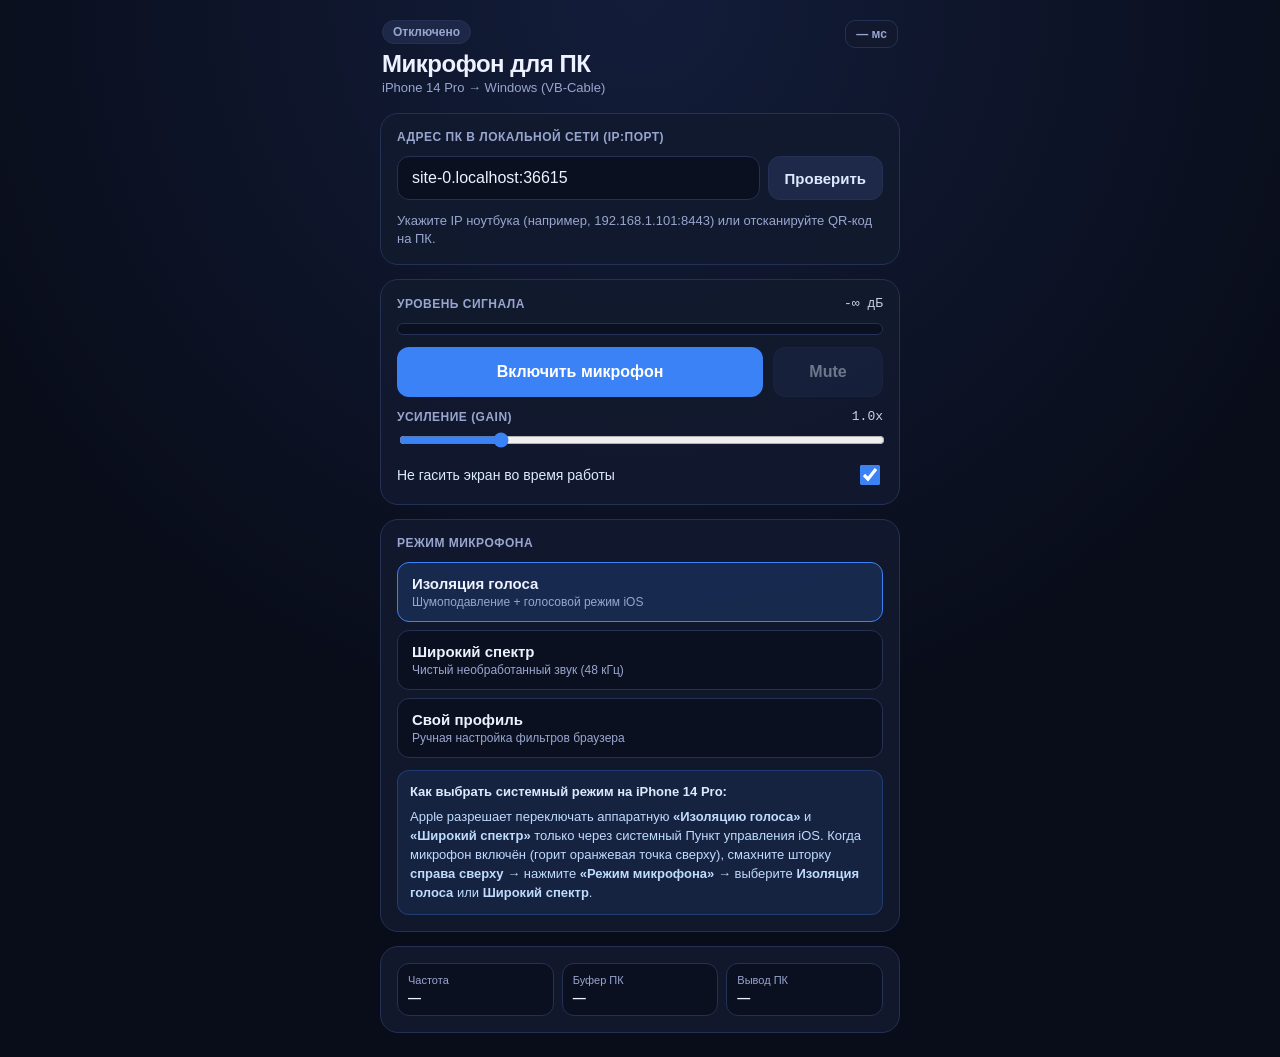
==== docs/index.html @ 2be8d54e "Initial release: iPhone 14 Pro to Windows Microphone Bridge" ====
<!doctype html>
<html lang="ru">
<head>
  <meta charset="utf-8" />
  <meta name="viewport" content="width=device-width, initial-scale=1, viewport-fit=cover, maximum-scale=1" />
  <meta name="apple-mobile-web-app-capable" content="yes" />
  <meta name="apple-mobile-web-app-status-bar-style" content="black-translucent" />
  <meta name="theme-color" content="#090d1a" />
  <title>iPhone 14 Pro → ПК Микрофон</title>
  <link rel="manifest" href="./manifest.json" />
  <link rel="stylesheet" href="./style.css" />
</head>
<body>
  <main class="container">
    <header class="header">
      <div>
        <div class="badge" id="statusBadge">Отключено</div>
        <h1>Микрофон для ПК</h1>
        <p class="subtitle">iPhone 14 Pro → Windows (VB-Cable)</p>
      </div>
      <div class="ping-pill" id="pingPill">— мс</div>
    </header>

    <section class="card">
      <label class="field-label" for="hostInput">Адрес ПК в локальной сети (IP:порт)</label>
      <div class="host-row">
        <input id="hostInput" type="text" inputmode="url" placeholder="192.168.1.101:8443" autocomplete="off" />
        <button id="checkHostBtn" class="btn secondary" type="button">Проверить</button>
      </div>
      <div id="trustBanner" class="notice hidden">
        <strong>Нужно разово доверить сертификат ПК:</strong>
        <p>Нажмите кнопку ниже → в Safari выберите «Показать подробности» → «Посетить этот веб-сайт» (или установите профиль CA один раз навсегда).</p>
        <div class="notice-actions">
          <a id="trustLink" class="btn primary small" href="#" target="_blank" rel="noopener">1. Доверить в Safari</a>
          <a id="caLink" class="btn secondary small" href="#" target="_blank" rel="noopener">Скачать CA-профиль</a>
        </div>
      </div>
      <div id="hostStatusText" class="hint">Укажите IP ноутбука (например, 192.168.1.101:8443) или отсканируйте QR-код на ПК.</div>
    </section>

    <section class="card">
      <div class="meter-header">
        <span class="field-label">Уровень сигнала</span>
        <span id="dbText" class="mono">-∞ дБ</span>
      </div>
      <div class="meter-track">
        <div id="meterFill" class="meter-fill"></div>
      </div>

      <div class="main-actions">
        <button id="toggleMicBtn" class="btn primary large" type="button">Включить микрофон</button>
        <button id="muteBtn" class="btn secondary large" type="button" disabled>Mute</button>
      </div>

      <div class="slider-block">
        <div class="meter-header">
          <span class="field-label">Усиление (Gain)</span>
          <span id="gainValue" class="mono">1.0x</span>
        </div>
        <input id="gainRange" type="range" min="0.5" max="3.0" step="0.1" value="1.0" />
      </div>

      <div class="toggle-row">
        <label class="switch-label" for="wakeLockToggle">Не гасить экран во время работы</label>
        <input id="wakeLockToggle" type="checkbox" checked />
      </div>
    </section>

    <section class="card">
      <div class="field-label">Режим микрофона</div>
      <div class="mode-grid" id="modeGrid">
        <button type="button" class="mode-btn active" data-mode="voice">
          <span class="mode-title">Изоляция голоса</span>
          <span class="mode-desc">Шумоподавление + голосовой режим iOS</span>
        </button>
        <button type="button" class="mode-btn" data-mode="wide">
          <span class="mode-title">Широкий спектр</span>
          <span class="mode-desc">Чистый необработанный звук (48 кГц)</span>
        </button>
        <button type="button" class="mode-btn" data-mode="custom">
          <span class="mode-title">Свой профиль</span>
          <span class="mode-desc">Ручная настройка фильтров браузера</span>
        </button>
      </div>

      <div id="customControls" class="custom-controls hidden">
        <label class="toggle-row">
          <span>Эхоподавление (Echo Cancellation)</span>
          <input id="ecToggle" type="checkbox" checked />
        </label>
        <label class="toggle-row">
          <span>Шумоподавление (Noise Suppression)</span>
          <input id="nsToggle" type="checkbox" checked />
        </label>
        <label class="toggle-row">
          <span>Автоусиление (Auto Gain)</span>
          <input id="agcToggle" type="checkbox" checked />
        </label>
      </div>

      <div id="micPickerWrap" class="mic-picker hidden">
        <label class="field-label" for="micSelect">Входное устройство на iPhone</label>
        <select id="micSelect"></select>
      </div>

      <div class="ios-tip">
        <strong>Как выбрать системный режим на iPhone 14 Pro:</strong>
        <p>
          Apple разрешает переключать аппаратную <b>«Изоляцию голоса»</b> и <b>«Широкий спектр»</b> только через системный Пункт управления iOS.
          Когда микрофон включён (горит оранжевая точка сверху), смахните шторку <b>справа сверху</b> → нажмите <b>«Режим микрофона»</b> → выберите <b>Изоляция голоса</b> или <b>Широкий спектр</b>.
        </p>
      </div>
    </section>

    <section class="card telemetry">
      <div class="tel-item"><span>Частота</span><strong id="telRate">—</strong></div>
      <div class="tel-item"><span>Буфер ПК</span><strong id="telBuffer">—</strong></div>
      <div class="tel-item"><span>Вывод ПК</span><strong id="telDevice">—</strong></div>
    </section>
  </main>

  <script src="./app.js"></script>
</body>
</html>
---- docs/style.css ----
:root {
  --bg: #090d1a;
  --card: #12192e;
  --border: #253154;
  --text: #eef2ff;
  --muted: #98a6cf;
  --accent: #3b82f6;
  --accent-hover: #2563eb;
  --green: #22c55e;
  --red: #ef4444;
  --amber: #f59e0b;
}

* {
  box-sizing: border-box;
  -webkit-tap-highlight-color: transparent;
}

body {
  margin: 0;
  font-family: -apple-system, BlinkMacSystemFont, "SF Pro Text", "Segoe UI", Roboto, sans-serif;
  background: radial-gradient(circle at top, #131d3a 0%, var(--bg) 60%);
  color: var(--text);
  min-height: 100vh;
  padding: max(16px, env(safe-area-inset-top)) 14px max(24px, env(safe-area-inset-bottom));
}

.container {
  max-width: 520px;
  margin: 0 auto;
  display: flex;
  flex-direction: column;
  gap: 14px;
}

.header {
  display: flex;
  justify-content: space-between;
  align-items: flex-start;
  gap: 12px;
  padding: 4px 2px;
}

h1 {
  margin: 6px 0 2px;
  font-size: 24px;
  letter-spacing: -0.02em;
}

.subtitle {
  margin: 0;
  color: var(--muted);
  font-size: 13px;
}

.badge {
  display: inline-flex;
  align-items: center;
  gap: 6px;
  padding: 4px 10px;
  border-radius: 999px;
  font-size: 12px;
  font-weight: 600;
  background: #1d2747;
  color: var(--muted);
  border: 1px solid var(--border);
}

.badge.live {
  background: rgba(34, 197, 94, 0.16);
  color: #86efac;
  border-color: rgba(34, 197, 94, 0.4);
}

.badge.muted {
  background: rgba(245, 158, 11, 0.16);
  color: #fcd34d;
  border-color: rgba(245, 158, 11, 0.4);
}

.badge.error {
  background: rgba(239, 68, 68, 0.16);
  color: #fca5a5;
  border-color: rgba(239, 68, 68, 0.4);
}

.ping-pill {
  font-size: 12px;
  font-weight: 600;
  padding: 6px 10px;
  border-radius: 10px;
  background: var(--card);
  border: 1px solid var(--border);
  color: var(--muted);
  white-space: nowrap;
}

.card {
  background: rgba(18, 25, 46, 0.92);
  border: 1px solid var(--border);
  border-radius: 18px;
  padding: 16px;
  display: flex;
  flex-direction: column;
  gap: 12px;
}

.field-label {
  font-size: 12px;
  font-weight: 600;
  text-transform: uppercase;
  letter-spacing: 0.04em;
  color: var(--muted);
}

.host-row {
  display: flex;
  gap: 8px;
}

input[type="text"],
select {
  width: 100%;
  background: #0b1020;
  border: 1px solid var(--border);
  color: var(--text);
  border-radius: 12px;
  padding: 12px 14px;
  font-size: 16px;
  outline: none;
}

input[type="text"]:focus,
select:focus {
  border-color: var(--accent);
}

.btn {
  border: none;
  border-radius: 12px;
  font-weight: 600;
  font-size: 15px;
  padding: 12px 16px;
  cursor: pointer;
  text-decoration: none;
  text-align: center;
  transition: transform 0.08s ease, background 0.15s ease;
}

.btn:active {
  transform: scale(0.98);
}

.btn:disabled {
  opacity: 0.45;
  cursor: not-allowed;
}

.btn.primary {
  background: var(--accent);
  color: #fff;
}

.btn.primary.stop {
  background: var(--red);
}

.btn.secondary {
  background: #1e294a;
  color: #dbeafe;
  border: 1px solid var(--border);
}

.btn.secondary.active-mute {
  background: rgba(245, 158, 11, 0.25);
  border-color: var(--amber);
  color: #fde68a;
}

.btn.large {
  padding: 15px 18px;
  font-size: 16px;
  flex: 1;
}

.btn.small {
  padding: 10px 12px;
  font-size: 13px;
  flex: 1;
}

.main-actions {
  display: flex;
  gap: 10px;
}

#muteBtn {
  flex: 0 0 110px;
}

.hint {
  font-size: 13px;
  color: var(--muted);
  line-height: 1.4;
}

.notice {
  background: rgba(245, 158, 11, 0.12);
  border: 1px solid rgba(245, 158, 11, 0.35);
  border-radius: 12px;
  padding: 12px;
  font-size: 13px;
  line-height: 1.45;
}

.notice p {
  margin: 6px 0 10px;
  color: #fde68a;
}

.notice-actions {
  display: flex;
  gap: 8px;
}

.hidden {
  display: none !important;
}

.meter-header {
  display: flex;
  justify-content: space-between;
  align-items: center;
}

.mono {
  font-family: ui-monospace, SFMono-Regular, Menlo, monospace;
  font-size: 13px;
  color: #cbd5e1;
}

.meter-track {
  height: 12px;
  background: #0b1020;
  border-radius: 999px;
  overflow: hidden;
  border: 1px solid var(--border);
}

.meter-fill {
  height: 100%;
  width: 0%;
  background: linear-gradient(90deg, #22c55e 0%, #eab308 75%, #ef4444 100%);
  transition: width 0.05s linear;
}

.slider-block {
  display: flex;
  flex-direction: column;
  gap: 6px;
}

input[type="range"] {
  width: 100%;
  accent-color: var(--accent);
}

.toggle-row {
  display: flex;
  justify-content: space-between;
  align-items: center;
  gap: 12px;
  font-size: 14px;
  color: #dbeafe;
}

.toggle-row input[type="checkbox"] {
  width: 20px;
  height: 20px;
  accent-color: var(--accent);
}

.mode-grid {
  display: grid;
  grid-template-columns: 1fr;
  gap: 8px;
}

.mode-btn {
  text-align: left;
  background: #0b1020;
  border: 1px solid var(--border);
  border-radius: 12px;
  padding: 12px 14px;
  color: var(--text);
  display: flex;
  flex-direction: column;
  gap: 3px;
  cursor: pointer;
}

.mode-btn.active {
  background: rgba(59, 130, 246, 0.16);
  border-color: var(--accent);
}

.mode-title {
  font-weight: 600;
  font-size: 15px;
}

.mode-desc {
  font-size: 12px;
  color: var(--muted);
}

.custom-controls {
  display: flex;
  flex-direction: column;
  gap: 10px;
  padding-top: 4px;
}

.ios-tip {
  background: rgba(59, 130, 246, 0.1);
  border: 1px solid rgba(59, 130, 246, 0.28);
  border-radius: 12px;
  padding: 12px;
  font-size: 13px;
  line-height: 1.45;
  color: #dbeafe;
}

.ios-tip p {
  margin: 6px 0 0;
  color: #bfdbfe;
}

.telemetry {
  display: grid;
  grid-template-columns: repeat(3, 1fr);
  gap: 8px;
}

.tel-item {
  background: #0b1020;
  border: 1px solid var(--border);
  border-radius: 12px;
  padding: 10px;
  display: flex;
  flex-direction: column;
  gap: 4px;
}

.tel-item span {
  font-size: 11px;
  color: var(--muted);
}

.tel-item strong {
  font-size: 13px;
  word-break: break-word;
}
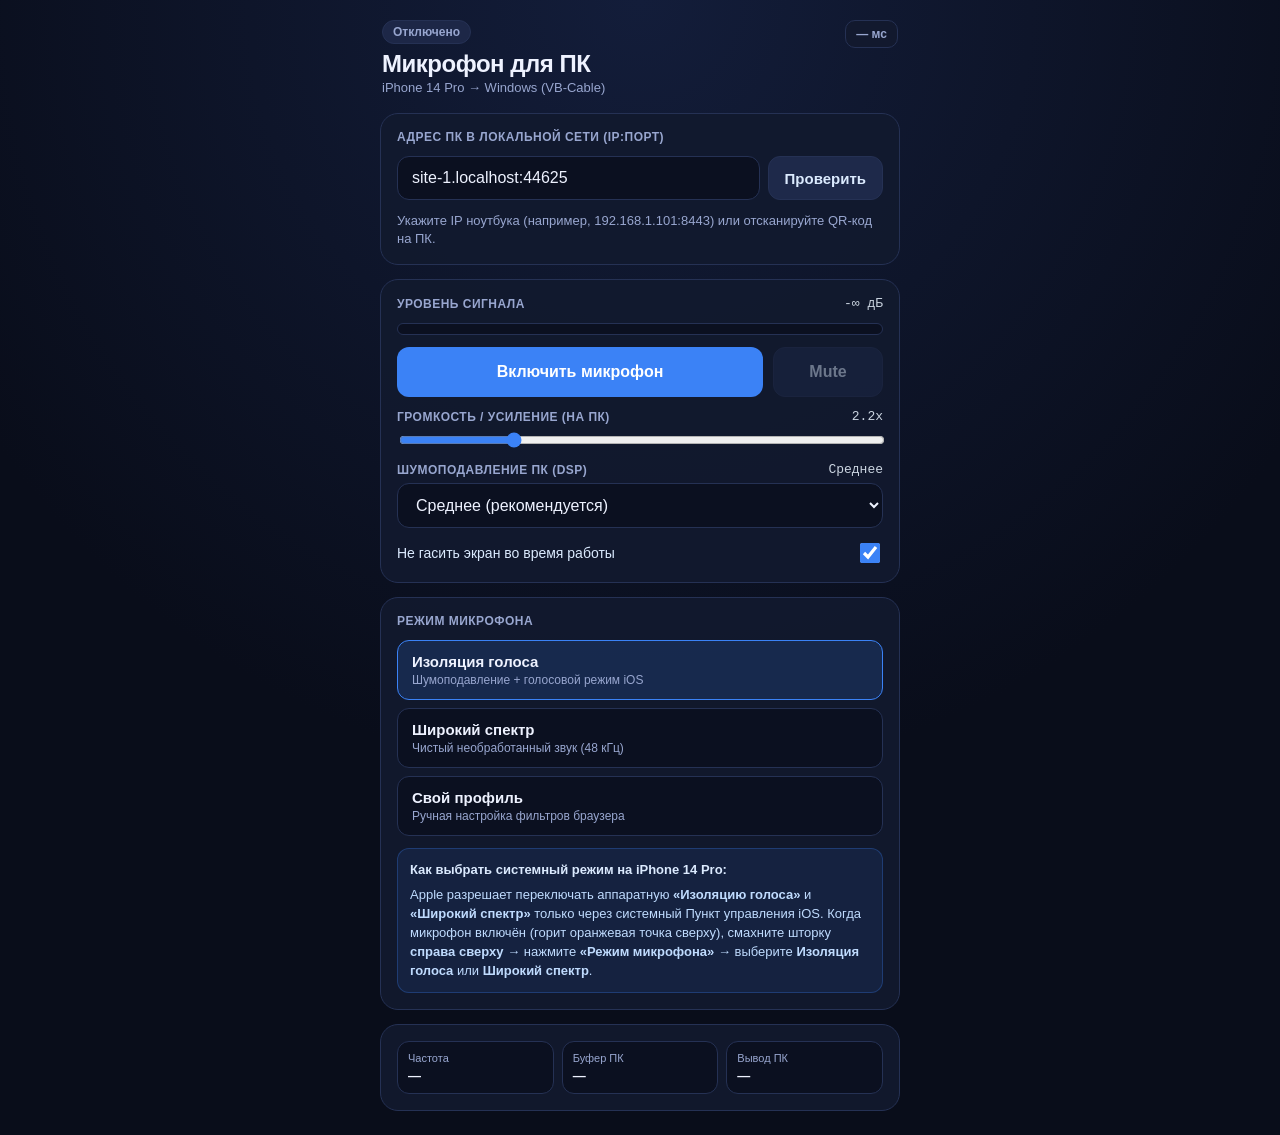
==== commit 7a3be5fc: "Add spectral DSP denoiser, AGC, soft limiter, and PC/iPhone gain controls" ====
--- a/docs/index.html
+++ b/docs/index.html
@@ -54,10 +54,23 @@
 
       <div class="slider-block">
         <div class="meter-header">
-          <span class="field-label">Усиление (Gain)</span>
-          <span id="gainValue" class="mono">1.0x</span>
+          <span class="field-label">Громкость / Усиление (на ПК)</span>
+          <span id="gainValue" class="mono">2.2x</span>
         </div>
-        <input id="gainRange" type="range" min="0.5" max="3.0" step="0.1" value="1.0" />
+        <input id="gainRange" type="range" min="0.5" max="8.0" step="0.1" value="2.2" />
+      </div>
+
+      <div class="slider-block">
+        <div class="meter-header">
+          <span class="field-label">Шумоподавление ПК (DSP)</span>
+          <span id="pcNoiseLabel" class="mono">Среднее</span>
+        </div>
+        <select id="pcNoiseSelect">
+          <option value="off">Выкл</option>
+          <option value="low">Лёгкое</option>
+          <option value="medium" selected>Среднее (рекомендуется)</option>
+          <option value="high">Сильное</option>
+        </select>
       </div>
 
       <div class="toggle-row">
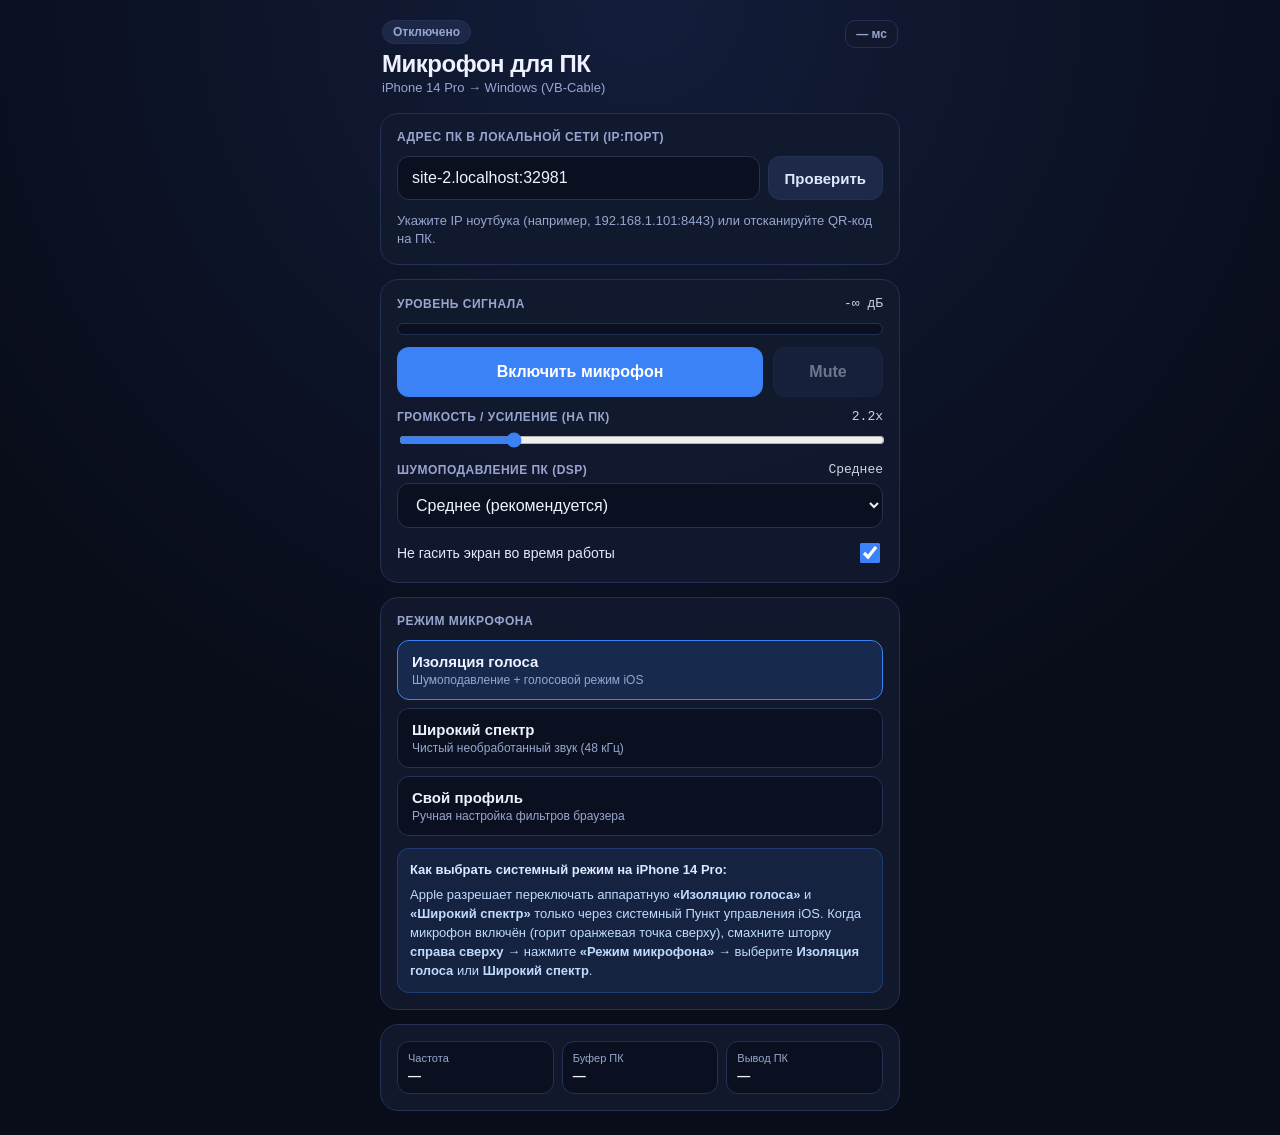
==== commit 1095a38a: "Add multi-size .ico, favicon, and iOS/PWA app icons" ====
--- a/docs/index.html
+++ b/docs/index.html
@@ -7,6 +7,8 @@
   <meta name="apple-mobile-web-app-status-bar-style" content="black-translucent" />
   <meta name="theme-color" content="#090d1a" />
   <title>iPhone 14 Pro → ПК Микрофон</title>
+  <link rel="icon" href="./favicon.ico" />
+  <link rel="apple-touch-icon" href="./apple-touch-icon.png" />
   <link rel="manifest" href="./manifest.json" />
   <link rel="stylesheet" href="./style.css" />
 </head>
